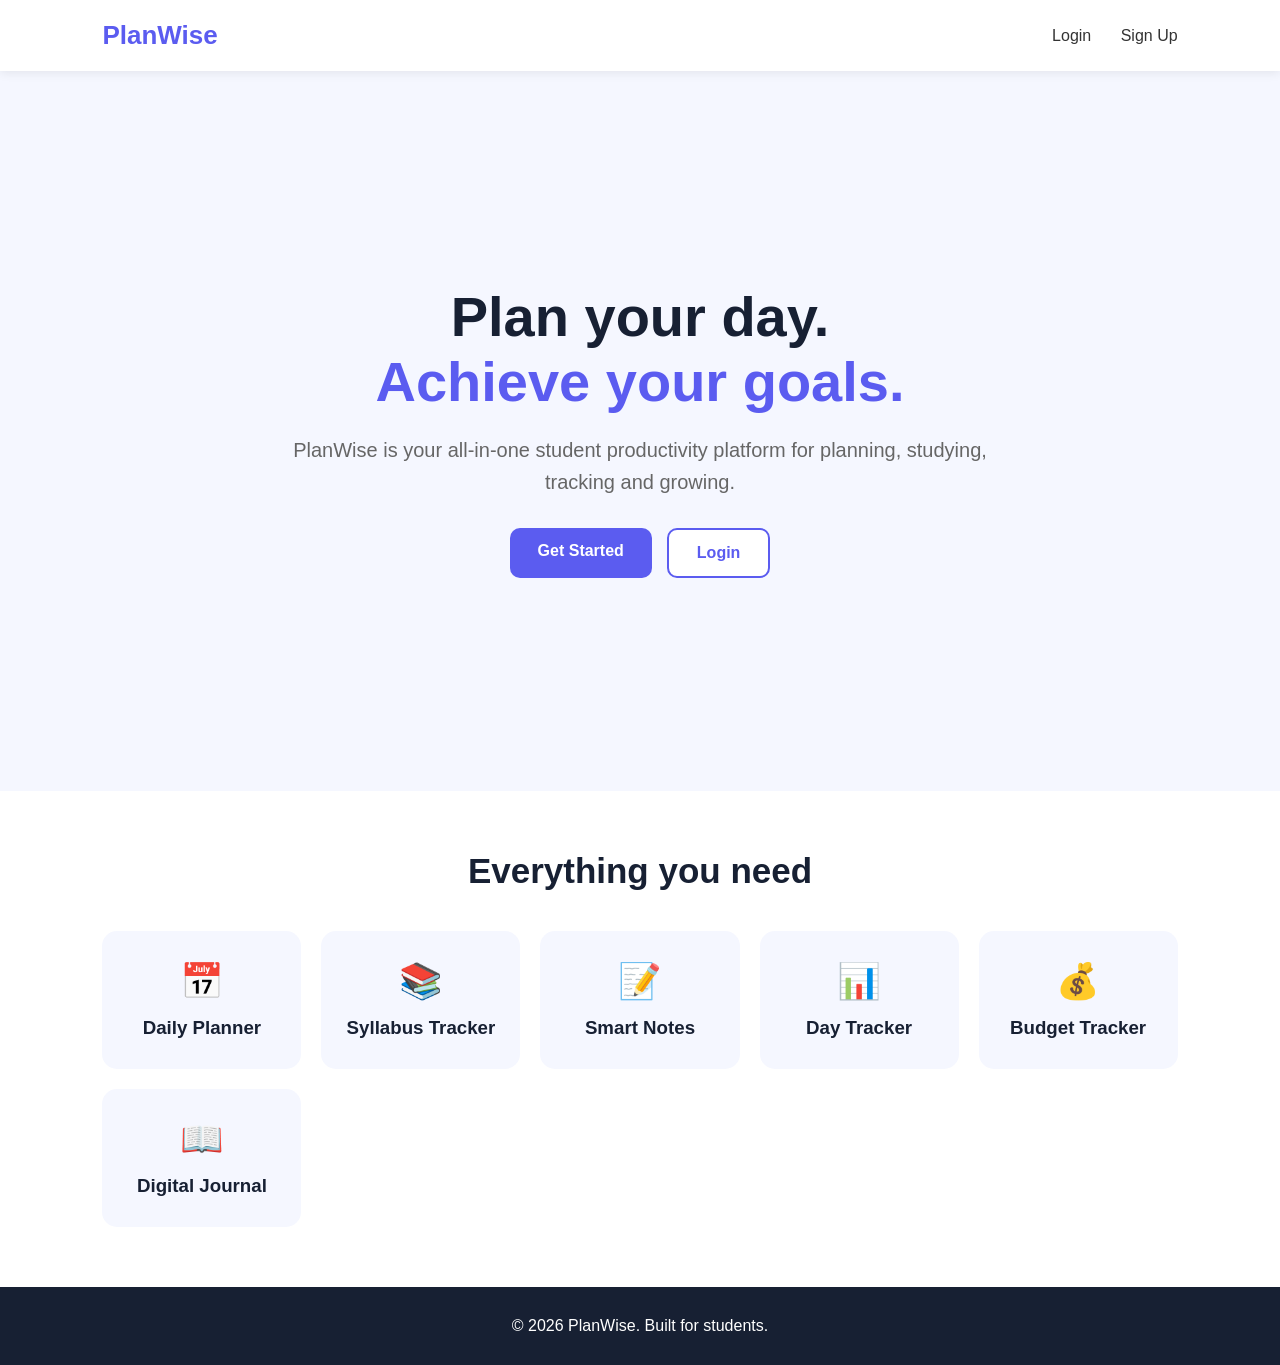
==== index.html @ 9818ca05 "Create homepage" ====
<!DOCTYPE html>
<html lang="en">

<head>
    <meta charset="UTF-8">
    <meta name="viewport" content="width=device-width, initial-scale=1.0">

    <title>PlanWise</title>

    <style>

        * {
            box-sizing: border-box;
            margin: 0;
            padding: 0;
        }

        body {
            font-family: Arial, sans-serif;
            background: #f5f7ff;
            color: #172033;
        }

        header {
            display: flex;
            justify-content: space-between;
            align-items: center;
            padding: 20px 8%;
            background: white;
            box-shadow: 0 2px 10px rgba(0,0,0,0.08);
        }

        .logo {
            font-size: 26px;
            font-weight: bold;
            color: #5b5cf0;
        }

        nav a {
            text-decoration: none;
            color: #333;
            margin-left: 25px;
        }

        .hero {
            min-height: 80vh;
            display: flex;
            align-items: center;
            justify-content: center;
            text-align: center;
            padding: 40px 20px;
        }

        .hero-content {
            max-width: 700px;
        }

        h1 {
            font-size: 56px;
            margin-bottom: 20px;
        }

        .hero h1 span {
            color: #5b5cf0;
        }

        .hero p {
            font-size: 20px;
            color: #666;
            line-height: 1.6;
            margin-bottom: 30px;
        }

        .buttons {
            display: flex;
            gap: 15px;
            justify-content: center;
        }

        .btn {
            padding: 14px 28px;
            border-radius: 10px;
            text-decoration: none;
            font-weight: bold;
        }

        .primary {
            background: #5b5cf0;
            color: white;
        }

        .secondary {
            background: white;
            color: #5b5cf0;
            border: 2px solid #5b5cf0;
        }

        .features {
            padding: 60px 8%;
            background: white;
            text-align: center;
        }

        .features h2 {
            font-size: 35px;
            margin-bottom: 40px;
        }

        .cards {
            display: grid;
            grid-template-columns: repeat(auto-fit, minmax(180px, 1fr));
            gap: 20px;
        }

        .card {
            padding: 30px 20px;
            background: #f5f7ff;
            border-radius: 15px;
        }

        .card .icon {
            font-size: 35px;
            margin-bottom: 15px;
        }

        footer {
            text-align: center;
            padding: 30px;
            background: #172033;
            color: white;
        }

        @media (max-width: 600px) {

            h1 {
                font-size: 40px;
            }

            .buttons {
                flex-direction: column;
            }

        }

    </style>

</head>

<body>

<header>

    <div class="logo">
        PlanWise
    </div>

    <nav>

        <a href="login.html">
            Login
        </a>

        <a href="signup.html">
            Sign Up
        </a>

    </nav>

</header>


<section class="hero">

    <div class="hero-content">

        <h1>
            Plan your day.<br>
            <span>Achieve your goals.</span>
        </h1>

        <p>
            PlanWise is your all-in-one student productivity
            platform for planning, studying, tracking and growing.
        </p>

        <div class="buttons">

            <a href="signup.html" class="btn primary">
                Get Started
            </a>

            <a href="login.html" class="btn secondary">
                Login
            </a>

        </div>

    </div>

</section>


<section class="features">

    <h2>
        Everything you need
    </h2>

    <div class="cards">

        <div class="card">
            <div class="icon">📅</div>
            <h3>Daily Planner</h3>
        </div>

        <div class="card">
            <div class="icon">📚</div>
            <h3>Syllabus Tracker</h3>
        </div>

        <div class="card">
            <div class="icon">📝</div>
            <h3>Smart Notes</h3>
        </div>

        <div class="card">
            <div class="icon">📊</div>
            <h3>Day Tracker</h3>
        </div>

        <div class="card">
            <div class="icon">💰</div>
            <h3>Budget Tracker</h3>
        </div>

        <div class="card">
            <div class="icon">📖</div>
            <h3>Digital Journal</h3>
        </div>

    </div>

</section>


<footer>

    © 2026 PlanWise. Built for students.

</footer>

</body>

</html>
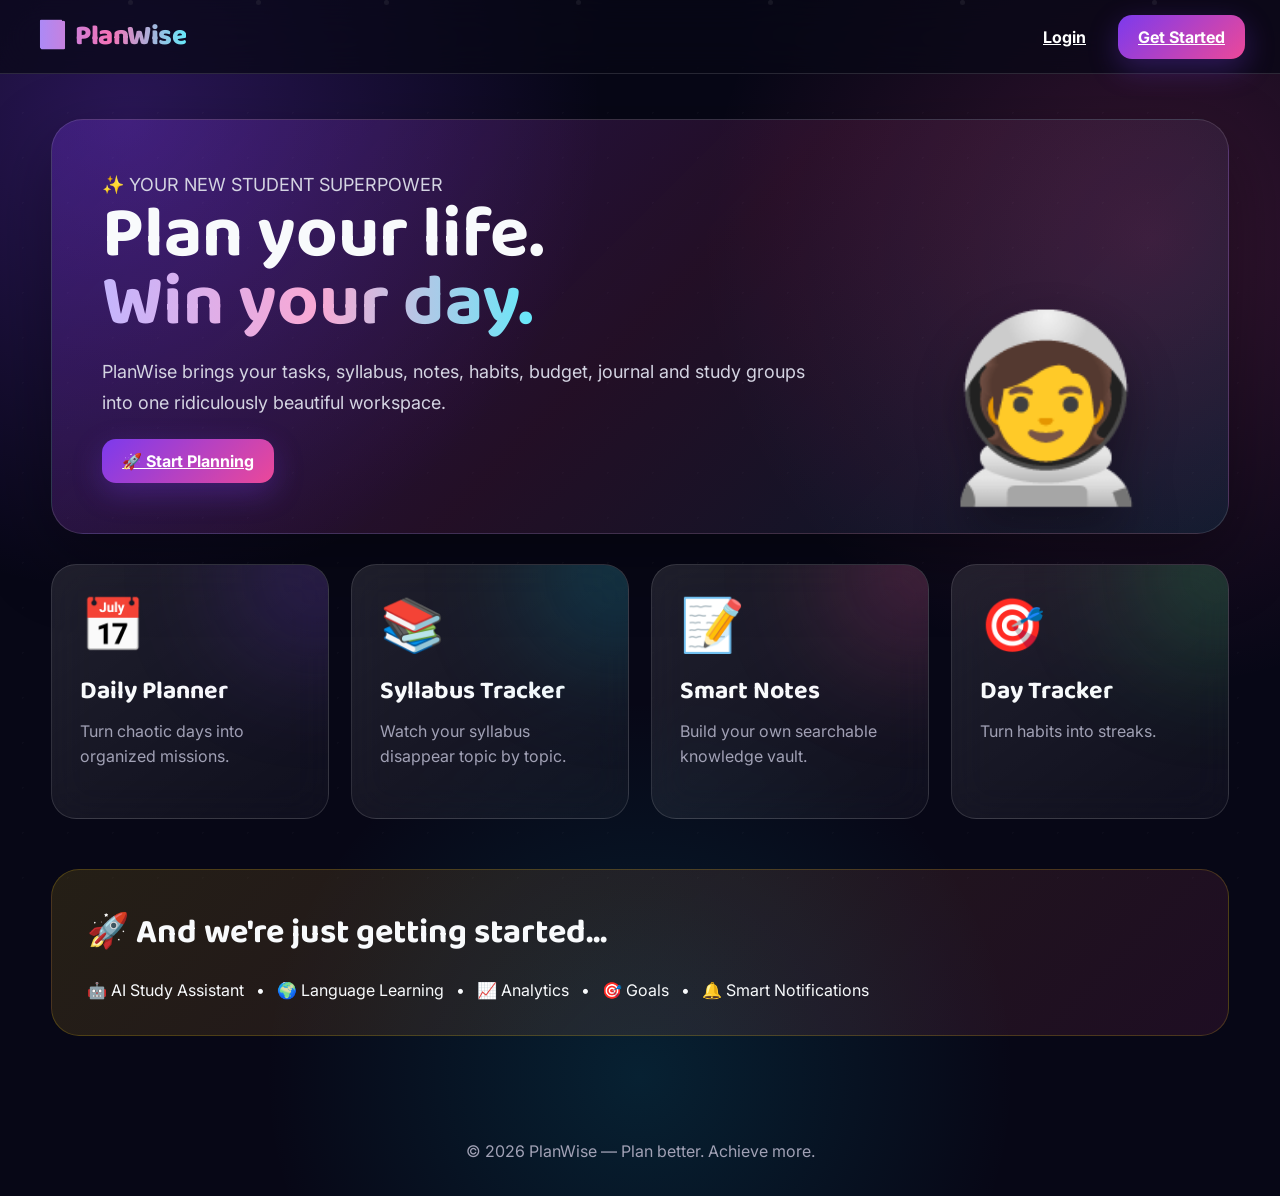
==== commit 76260511: "Update index.html" ====
--- a/index.html
+++ b/index.html
@@ -2,250 +2,216 @@
 <html lang="en">
 
 <head>
-    <meta charset="UTF-8">
-    <meta name="viewport" content="width=device-width, initial-scale=1.0">
-
-    <title>PlanWise</title>
-
-    <style>
-
-        * {
-            box-sizing: border-box;
-            margin: 0;
-            padding: 0;
-        }
-
-        body {
-            font-family: Arial, sans-serif;
-            background: #f5f7ff;
-            color: #172033;
-        }
-
-        header {
-            display: flex;
-            justify-content: space-between;
-            align-items: center;
-            padding: 20px 8%;
-            background: white;
-            box-shadow: 0 2px 10px rgba(0,0,0,0.08);
-        }
-
-        .logo {
-            font-size: 26px;
-            font-weight: bold;
-            color: #5b5cf0;
-        }
-
-        nav a {
-            text-decoration: none;
-            color: #333;
-            margin-left: 25px;
-        }
-
-        .hero {
-            min-height: 80vh;
-            display: flex;
-            align-items: center;
-            justify-content: center;
-            text-align: center;
-            padding: 40px 20px;
-        }
-
-        .hero-content {
-            max-width: 700px;
-        }
-
-        h1 {
-            font-size: 56px;
-            margin-bottom: 20px;
-        }
-
-        .hero h1 span {
-            color: #5b5cf0;
-        }
-
-        .hero p {
-            font-size: 20px;
-            color: #666;
-            line-height: 1.6;
-            margin-bottom: 30px;
-        }
-
-        .buttons {
-            display: flex;
-            gap: 15px;
-            justify-content: center;
-        }
-
-        .btn {
-            padding: 14px 28px;
-            border-radius: 10px;
-            text-decoration: none;
-            font-weight: bold;
-        }
-
-        .primary {
-            background: #5b5cf0;
-            color: white;
-        }
-
-        .secondary {
-            background: white;
-            color: #5b5cf0;
-            border: 2px solid #5b5cf0;
-        }
-
-        .features {
-            padding: 60px 8%;
-            background: white;
-            text-align: center;
-        }
-
-        .features h2 {
-            font-size: 35px;
-            margin-bottom: 40px;
-        }
-
-        .cards {
-            display: grid;
-            grid-template-columns: repeat(auto-fit, minmax(180px, 1fr));
-            gap: 20px;
-        }
-
-        .card {
-            padding: 30px 20px;
-            background: #f5f7ff;
-            border-radius: 15px;
-        }
-
-        .card .icon {
-            font-size: 35px;
-            margin-bottom: 15px;
-        }
-
-        footer {
-            text-align: center;
-            padding: 30px;
-            background: #172033;
-            color: white;
-        }
-
-        @media (max-width: 600px) {
-
-            h1 {
-                font-size: 40px;
-            }
-
-            .buttons {
-                flex-direction: column;
-            }
-
-        }
-
-    </style>
+
+<meta charset="UTF-8">
+
+<meta
+name="viewport"
+content="width=device-width, initial-scale=1.0">
+
+<title>PlanWise — Plan. Focus. Win.</title>
+
+<link
+rel="stylesheet"
+href="style.css">
 
 </head>
 
 <body>
 
-<header>
-
-    <div class="logo">
-        PlanWise
-    </div>
-
-    <nav>
-
-        <a href="login.html">
-            Login
-        </a>
-
-        <a href="signup.html">
-            Sign Up
-        </a>
-
-    </nav>
-
-</header>
-
+<div class="particles">
+
+<span class="particle"
+style="left:10%;animation-duration:12s"></span>
+
+<span class="particle"
+style="left:20%;animation-duration:18s"></span>
+
+<span class="particle"
+style="left:30%;animation-duration:15s"></span>
+
+<span class="particle"
+style="left:45%;animation-duration:20s"></span>
+
+<span class="particle"
+style="left:60%;animation-duration:13s"></span>
+
+<span class="particle"
+style="left:75%;animation-duration:17s"></span>
+
+<span class="particle"
+style="left:90%;animation-duration:14s"></span>
+
+</div>
+
+<nav class="navbar">
+
+<div class="logo">
+📘 PlanWise
+</div>
+
+<div class="nav-actions">
+
+<a
+href="login.html"
+class="btn">
+Login
+</a>
+
+<a
+href="signup.html"
+class="btn btn-primary">
+Get Started
+</a>
+
+</div>
+
+</nav>
+
+<main class="container">
 
 <section class="hero">
 
-    <div class="hero-content">
-
-        <h1>
-            Plan your day.<br>
-            <span>Achieve your goals.</span>
-        </h1>
-
-        <p>
-            PlanWise is your all-in-one student productivity
-            platform for planning, studying, tracking and growing.
-        </p>
-
-        <div class="buttons">
-
-            <a href="signup.html" class="btn primary">
-                Get Started
-            </a>
-
-            <a href="login.html" class="btn secondary">
-                Login
-            </a>
-
-        </div>
-
-    </div>
+<div class="hero-content">
+
+<p>
+✨ YOUR NEW STUDENT SUPERPOWER
+</p>
+
+<h1>
+
+Plan your life.
+
+<br>
+
+<span class="gradient-text">
+Win your day.
+</span>
+
+</h1>
+
+<p>
+
+PlanWise brings your tasks, syllabus,
+notes, habits, budget, journal and
+study groups into one ridiculously
+beautiful workspace.
+
+</p>
+
+<br>
+
+<a
+href="signup.html"
+class="btn btn-primary">
+
+🚀 Start Planning
+
+</a>
+
+</div>
+
+<div class="hero-mascot">
+
+🧑‍🚀
+
+</div>
 
 </section>
 
-
-<section class="features">
-
-    <h2>
-        Everything you need
-    </h2>
-
-    <div class="cards">
-
-        <div class="card">
-            <div class="icon">📅</div>
-            <h3>Daily Planner</h3>
-        </div>
-
-        <div class="card">
-            <div class="icon">📚</div>
-            <h3>Syllabus Tracker</h3>
-        </div>
-
-        <div class="card">
-            <div class="icon">📝</div>
-            <h3>Smart Notes</h3>
-        </div>
-
-        <div class="card">
-            <div class="icon">📊</div>
-            <h3>Day Tracker</h3>
-        </div>
-
-        <div class="card">
-            <div class="icon">💰</div>
-            <h3>Budget Tracker</h3>
-        </div>
-
-        <div class="card">
-            <div class="icon">📖</div>
-            <h3>Digital Journal</h3>
-        </div>
-
-    </div>
+<div class="dashboard-grid">
+
+<div class="feature-card"
+style="--card-glow:#7c3aed">
+
+<div class="feature-icon">
+📅
+</div>
+
+<h2>Daily Planner</h2>
+
+<p>
+Turn chaotic days into organized missions.
+</p>
+
+</div>
+
+<div class="feature-card"
+style="--card-glow:#06b6d4">
+
+<div class="feature-icon">
+📚
+</div>
+
+<h2>Syllabus Tracker</h2>
+
+<p>
+Watch your syllabus disappear topic by topic.
+</p>
+
+</div>
+
+<div class="feature-card"
+style="--card-glow:#ec4899">
+
+<div class="feature-icon">
+📝
+</div>
+
+<h2>Smart Notes</h2>
+
+<p>
+Build your own searchable knowledge vault.
+</p>
+
+</div>
+
+<div class="feature-card"
+style="--card-glow:#22c55e">
+
+<div class="feature-icon">
+🎯
+</div>
+
+<h2>Day Tracker</h2>
+
+<p>
+Turn habits into streaks.
+</p>
+
+</div>
+
+</div>
+
+<section class="coming-soon">
+
+<h2 class="coming-title">
+🚀 And we're just getting started...
+</h2>
+
+<br>
+
+<p>
+
+🤖 AI Study Assistant
+&nbsp; • &nbsp;
+🌍 Language Learning
+&nbsp; • &nbsp;
+📈 Analytics
+&nbsp; • &nbsp;
+🎯 Goals
+&nbsp; • &nbsp;
+🔔 Smart Notifications
+
+</p>
 
 </section>
 
+</main>
 
 <footer>
 
-    © 2026 PlanWise. Built for students.
+© 2026 PlanWise — Plan better. Achieve more.
 
 </footer>
 
--- a/style.css
+++ b/style.css
@@ -0,0 +1,950 @@
+@import url('https://fonts.googleapis.com/css2?family=Baloo+2:wght@400;500;600;700;800&family=Inter:wght@400;500;600;700;800&display=swap');
+
+:root {
+    --primary: #7c3aed;
+    --primary2: #4f46e5;
+    --pink: #ec4899;
+    --cyan: #06b6d4;
+    --yellow: #facc15;
+    --green: #22c55e;
+    --red: #ef4444;
+
+    --bg: #070716;
+    --bg2: #11112b;
+
+    --text: #f8fafc;
+    --muted: #a1a1b5;
+
+    --glass: rgba(255,255,255,.08);
+    --border: rgba(255,255,255,.13);
+
+    --shadow:
+        0 25px 70px rgba(0,0,0,.35);
+}
+
+* {
+    box-sizing: border-box;
+    margin: 0;
+    padding: 0;
+}
+
+html {
+    scroll-behavior: smooth;
+}
+
+body {
+    font-family: Inter, sans-serif;
+    background:
+        radial-gradient(
+            circle at 10% 10%,
+            rgba(124,58,237,.30),
+            transparent 30%
+        ),
+        radial-gradient(
+            circle at 90% 20%,
+            rgba(236,72,153,.20),
+            transparent 30%
+        ),
+        radial-gradient(
+            circle at 50% 90%,
+            rgba(6,182,212,.15),
+            transparent 30%
+        ),
+        var(--bg);
+
+    color: var(--text);
+    min-height: 100vh;
+    overflow-x: hidden;
+}
+
+body::before {
+    content: "";
+    position: fixed;
+    inset: 0;
+
+    background-image:
+        radial-gradient(
+            rgba(255,255,255,.18) 1px,
+            transparent 1px
+        );
+
+    background-size: 45px 45px;
+
+    opacity: .12;
+    pointer-events: none;
+    z-index: -2;
+}
+
+/* -----------------------------
+   PARTICLES
+----------------------------- */
+
+.particles {
+    position: fixed;
+    inset: 0;
+    overflow: hidden;
+    pointer-events: none;
+    z-index: -1;
+}
+
+.particle {
+    position: absolute;
+
+    width: 5px;
+    height: 5px;
+
+    background: white;
+    border-radius: 50%;
+
+    opacity: .5;
+
+    animation:
+        floatParticle
+        linear
+        infinite;
+}
+
+@keyframes floatParticle {
+
+    from {
+        transform:
+            translateY(110vh)
+            translateX(0);
+    }
+
+    to {
+        transform:
+            translateY(-20vh)
+            translateX(80px);
+    }
+}
+
+/* -----------------------------
+   NAVBAR
+----------------------------- */
+
+.navbar {
+
+    position: sticky;
+    top: 0;
+
+    z-index: 1000;
+
+    height: 74px;
+
+    display: flex;
+    align-items: center;
+    justify-content: space-between;
+
+    padding: 0 35px;
+
+    background:
+        rgba(7,7,22,.72);
+
+    backdrop-filter:
+        blur(20px);
+
+    border-bottom:
+        1px solid var(--border);
+}
+
+.logo {
+
+    font-family: "Baloo 2";
+
+    font-size: 28px;
+
+    font-weight: 800;
+
+    background:
+        linear-gradient(
+            90deg,
+            #a78bfa,
+            #f472b6,
+            #67e8f9
+        );
+
+    -webkit-background-clip: text;
+
+    -webkit-text-fill-color:
+        transparent;
+
+    letter-spacing: -.5px;
+}
+
+.nav-actions {
+    display: flex;
+    gap: 12px;
+    align-items: center;
+}
+
+.icon-button {
+
+    width: 42px;
+    height: 42px;
+
+    border-radius: 14px;
+
+    border: 1px solid var(--border);
+
+    background: var(--glass);
+
+    color: white;
+
+    cursor: pointer;
+
+    transition:
+        .3s ease;
+}
+
+.icon-button:hover {
+
+    transform:
+        translateY(-3px)
+        rotate(5deg);
+
+    background:
+        rgba(124,58,237,.25);
+
+    box-shadow:
+        0 10px 30px
+        rgba(124,58,237,.3);
+}
+
+/* -----------------------------
+   CONTAINER
+----------------------------- */
+
+.container {
+
+    width:
+        min(1250px, 92%);
+
+    margin:
+        0 auto;
+
+    padding:
+        45px 0 70px;
+}
+
+/* -----------------------------
+   HERO
+----------------------------- */
+
+.hero {
+
+    position: relative;
+
+    min-height: 300px;
+
+    display: flex;
+    align-items: center;
+
+    padding: 50px;
+
+    border:
+        1px solid var(--border);
+
+    border-radius: 32px;
+
+    overflow: hidden;
+
+    background:
+        linear-gradient(
+            135deg,
+            rgba(124,58,237,.28),
+            rgba(236,72,153,.12),
+            rgba(6,182,212,.10)
+        );
+
+    box-shadow:
+        var(--shadow);
+
+    animation:
+        heroEntrance
+        .8s ease;
+}
+
+@keyframes heroEntrance {
+
+    from {
+        opacity: 0;
+        transform:
+            translateY(30px)
+            scale(.97);
+    }
+
+    to {
+        opacity: 1;
+        transform:
+            translateY(0)
+            scale(1);
+    }
+}
+
+.hero-content {
+    max-width: 720px;
+    z-index: 2;
+}
+
+.hero h1 {
+
+    font-family: "Baloo 2";
+
+    font-size:
+        clamp(38px, 6vw, 72px);
+
+    line-height: .95;
+
+    margin-bottom: 20px;
+}
+
+.gradient-text {
+
+    background:
+        linear-gradient(
+            90deg,
+            #c4b5fd,
+            #f9a8d4,
+            #67e8f9
+        );
+
+    -webkit-background-clip: text;
+
+    -webkit-text-fill-color:
+        transparent;
+}
+
+.hero p {
+
+    color: #d4d4e2;
+
+    font-size: 18px;
+
+    line-height: 1.7;
+}
+
+.hero-mascot {
+
+    position: absolute;
+
+    right: 70px;
+    bottom: 20px;
+
+    font-size:
+        clamp(100px, 14vw, 190px);
+
+    filter:
+        drop-shadow(
+            0 25px 25px
+            rgba(0,0,0,.35)
+        );
+
+    animation:
+        mascotFloat
+        4s ease-in-out infinite;
+}
+
+@keyframes mascotFloat {
+
+    0%,100% {
+        transform:
+            translateY(0)
+            rotate(-3deg);
+    }
+
+    50% {
+        transform:
+            translateY(-22px)
+            rotate(3deg);
+    }
+}
+
+/* -----------------------------
+   BUTTONS
+----------------------------- */
+
+.btn {
+
+    border: none;
+
+    border-radius: 14px;
+
+    padding:
+        12px 20px;
+
+    color: white;
+
+    cursor: pointer;
+
+    font-weight: 700;
+
+    transition:
+        .25s ease;
+
+    display: inline-flex;
+
+    align-items: center;
+
+    justify-content: center;
+
+    gap: 8px;
+}
+
+.btn-primary {
+
+    background:
+        linear-gradient(
+            135deg,
+            var(--primary),
+            var(--pink)
+        );
+
+    box-shadow:
+        0 10px 30px
+        rgba(124,58,237,.3);
+}
+
+.btn:hover {
+
+    transform:
+        translateY(-3px)
+        scale(1.02);
+
+}
+
+.btn:active {
+
+    transform:
+        scale(.96);
+
+}
+
+/* -----------------------------
+   DASHBOARD GRID
+----------------------------- */
+
+.dashboard-grid {
+
+    display:
+        grid;
+
+    grid-template-columns:
+        repeat(
+            auto-fit,
+            minmax(250px, 1fr)
+        );
+
+    gap: 22px;
+
+    margin-top: 30px;
+}
+
+/* -----------------------------
+   FEATURE CARDS
+----------------------------- */
+
+.feature-card {
+
+    position: relative;
+
+    min-height: 235px;
+
+    padding: 28px;
+
+    border-radius: 25px;
+
+    background:
+        linear-gradient(
+            145deg,
+            rgba(255,255,255,.10),
+            rgba(255,255,255,.035)
+        );
+
+    border:
+        1px solid var(--border);
+
+    backdrop-filter:
+        blur(20px);
+
+    overflow: hidden;
+
+    transition:
+        .4s cubic-bezier(
+            .2,.8,.2,1
+        );
+
+    transform-style:
+        preserve-3d;
+}
+
+.feature-card::before {
+
+    content: "";
+
+    position: absolute;
+
+    width: 180px;
+    height: 180px;
+
+    right: -80px;
+    top: -80px;
+
+    background:
+        var(--card-glow, #7c3aed);
+
+    opacity: .22;
+
+    filter:
+        blur(60px);
+
+    border-radius: 50%;
+}
+
+.feature-card:hover {
+
+    transform:
+        translateY(-12px)
+        rotateX(4deg)
+        rotateY(-4deg);
+
+    border-color:
+        rgba(255,255,255,.30);
+
+    box-shadow:
+        0 30px 70px
+        rgba(0,0,0,.4);
+}
+
+.feature-icon {
+
+    font-size: 52px;
+
+    margin-bottom: 15px;
+
+    display: inline-block;
+
+    animation:
+        iconFloat
+        3s
+        ease-in-out
+        infinite;
+}
+
+@keyframes iconFloat {
+
+    0%,100% {
+        transform: translateY(0);
+    }
+
+    50% {
+        transform: translateY(-7px);
+    }
+}
+
+.feature-card h2 {
+
+    font-family:
+        "Baloo 2";
+
+    font-size: 25px;
+
+    margin-bottom: 8px;
+}
+
+.feature-card p {
+
+    color:
+        var(--muted);
+
+    line-height:
+        1.6;
+
+    margin-bottom:
+        20px;
+}
+
+/* -----------------------------
+   STATS
+----------------------------- */
+
+.stats {
+
+    display:
+        grid;
+
+    grid-template-columns:
+        repeat(
+            auto-fit,
+            minmax(180px,1fr)
+        );
+
+    gap: 18px;
+
+    margin:
+        30px 0;
+}
+
+.stat-card {
+
+    padding:
+        22px;
+
+    border-radius:
+        22px;
+
+    background:
+        rgba(255,255,255,.06);
+
+    border:
+        1px solid var(--border);
+
+    transition:
+        .3s ease;
+}
+
+.stat-card:hover {
+
+    transform:
+        translateY(-7px);
+
+    background:
+        rgba(255,255,255,.10);
+}
+
+.stat-number {
+
+    font-family:
+        "Baloo 2";
+
+    font-size:
+        42px;
+
+    font-weight:
+        800;
+}
+
+.stat-label {
+
+    color:
+        var(--muted);
+}
+
+/* -----------------------------
+   FORMS
+----------------------------- */
+
+.glass-panel {
+
+    padding:
+        30px;
+
+    border-radius:
+        25px;
+
+    background:
+        rgba(255,255,255,.07);
+
+    border:
+        1px solid var(--border);
+
+    backdrop-filter:
+        blur(20px);
+
+    box-shadow:
+        var(--shadow);
+}
+
+label {
+
+    display:
+        block;
+
+    margin-bottom:
+        7px;
+
+    font-weight:
+        600;
+}
+
+input,
+textarea,
+select {
+
+    width:
+        100%;
+
+    padding:
+        14px 16px;
+
+    border-radius:
+        13px;
+
+    border:
+        1px solid var(--border);
+
+    background:
+        rgba(0,0,0,.25);
+
+    color:
+        white;
+
+    outline:
+        none;
+
+    margin-bottom:
+        18px;
+
+    transition:
+        .25s ease;
+}
+
+input:focus,
+textarea:focus,
+select:focus {
+
+    border-color:
+        #a78bfa;
+
+    box-shadow:
+        0 0 0 4px
+        rgba(124,58,237,.15);
+}
+
+textarea {
+
+    min-height:
+        180px;
+
+    resize:
+        vertical;
+}
+
+/* -----------------------------
+   ITEMS
+----------------------------- */
+
+.item {
+
+    margin-top:
+        15px;
+
+    padding:
+        20px;
+
+    border-radius:
+        18px;
+
+    background:
+        rgba(255,255,255,.065);
+
+    border:
+        1px solid var(--border);
+
+    transition:
+        .3s ease;
+}
+
+.item:hover {
+
+    transform:
+        translateX(5px);
+
+    background:
+        rgba(255,255,255,.10);
+}
+
+/* -----------------------------
+   PROGRESS
+----------------------------- */
+
+.progress {
+
+    height:
+        12px;
+
+    border-radius:
+        50px;
+
+    overflow:
+        hidden;
+
+    background:
+        rgba(255,255,255,.10);
+
+    margin-top:
+        10px;
+}
+
+.progress-bar {
+
+    height:
+        100%;
+
+    border-radius:
+        inherit;
+
+    background:
+        linear-gradient(
+            90deg,
+            #7c3aed,
+            #ec4899,
+            #06b6d4
+        );
+
+    transition:
+        width 1s ease;
+}
+
+/* -----------------------------
+   COMING SOON
+----------------------------- */
+
+.coming-soon {
+
+    margin-top:
+        50px;
+
+    padding:
+        35px;
+
+    border-radius:
+        28px;
+
+    background:
+        linear-gradient(
+            135deg,
+            rgba(250,204,21,.12),
+            rgba(236,72,153,.10)
+        );
+
+    border:
+        1px solid
+        rgba(250,204,21,.20);
+}
+
+.coming-title {
+
+    font-family:
+        "Baloo 2";
+
+    font-size:
+        34px;
+}
+
+/* -----------------------------
+   TOAST
+----------------------------- */
+
+.toast {
+
+    position:
+        fixed;
+
+    right:
+        25px;
+
+    bottom:
+        25px;
+
+    padding:
+        15px 20px;
+
+    background:
+        #18182f;
+
+    border:
+        1px solid var(--border);
+
+    border-radius:
+        15px;
+
+    box-shadow:
+        var(--shadow);
+
+    transform:
+        translateY(120px);
+
+    opacity:
+        0;
+
+    transition:
+        .35s ease;
+
+    z-index:
+        9999;
+}
+
+.toast.show {
+
+    transform:
+        translateY(0);
+
+    opacity:
+        1;
+}
+
+/* -----------------------------
+   FOOTER
+----------------------------- */
+
+footer {
+
+    text-align:
+        center;
+
+    color:
+        var(--muted);
+
+    padding:
+        35px;
+}
+
+/* -----------------------------
+   MOBILE
+----------------------------- */
+
+@media(max-width:800px) {
+
+    .navbar {
+        padding:
+            0 18px;
+    }
+
+    .hero {
+
+        padding:
+            30px;
+
+        min-height:
+            420px;
+
+    }
+
+    .hero-mascot {
+
+        right:
+            20px;
+
+        bottom:
+            10px;
+
+        opacity:
+            .35;
+    }
+
+}
+
+@media(max-width:500px) {
+
+    .hero h1 {
+        font-size:
+            42px;
+    }
+
+    .feature-card {
+        min-height:
+            210px;
+    }
+
+}
